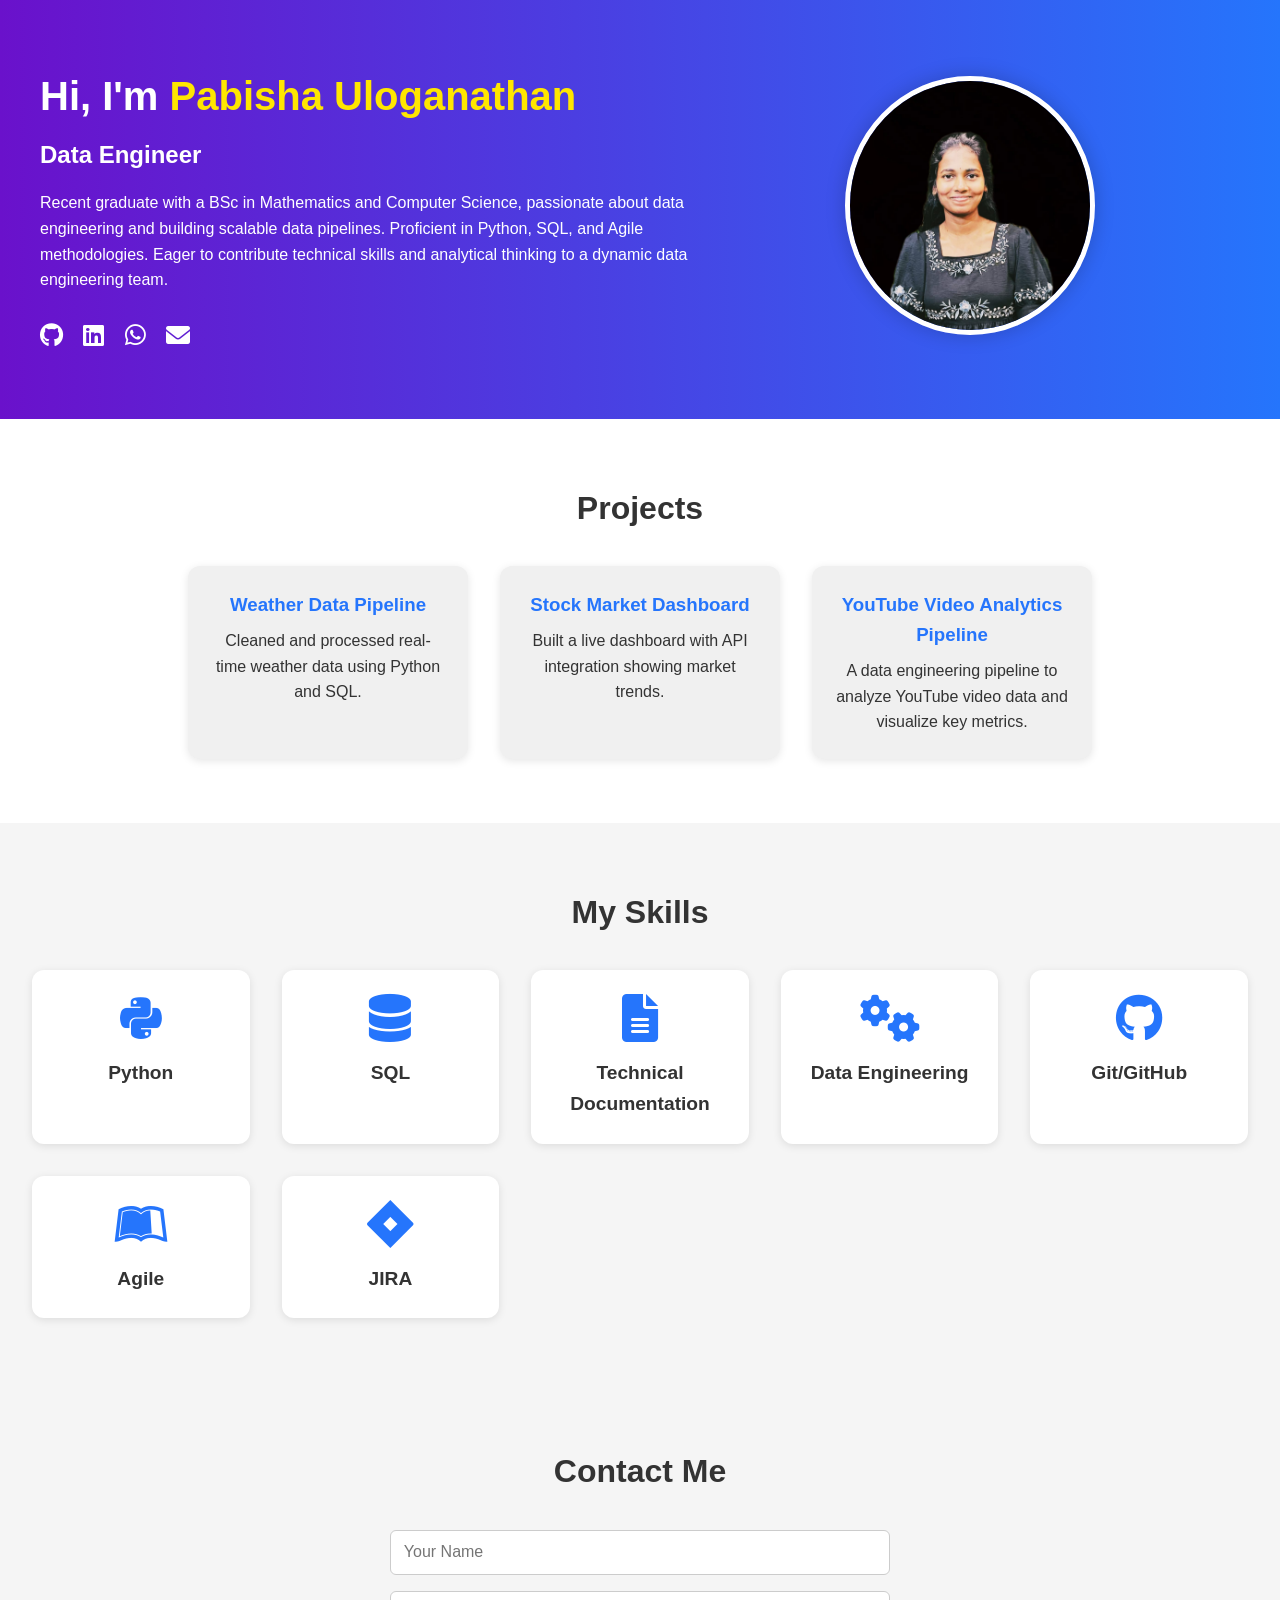
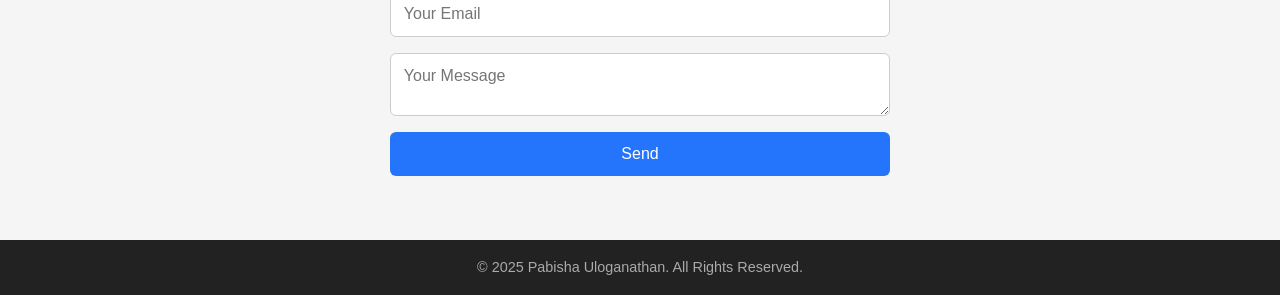
==== index.html @ ee9fa1ad "my first commit" ====
<!DOCTYPE html>
<html lang="en">
<head>
  <meta charset="UTF-8">
  <meta name="viewport" content="width=device-width, initial-scale=1.0">
  <title>Pabisha Uloganathan | Data Engineer</title>
  <link rel="stylesheet" href="https://cdnjs.cloudflare.com/ajax/libs/font-awesome/6.4.0/css/all.min.css">
  <link rel="stylesheet" href="style.css">
  <!-- Font Awesome CDN -->
<link rel="stylesheet" href="https://cdnjs.cloudflare.com/ajax/libs/font-awesome/6.0.0-beta3/css/all.min.css" />

</head>
<body>

  <!-- Hero Section -->
  <header id="hero">
    <div class="container">
      <div class="hero-text">
        <h1>Hi, I'm <span>Pabisha Uloganathan</span></h1>
        <h2>Data Engineer</h2>
        <p>Recent graduate with a BSc in Mathematics and Computer Science, passionate about data engineering and building scalable data pipelines. Proficient in Python, SQL, and Agile methodologies. Eager to contribute technical skills and analytical thinking to a dynamic data engineering team.</p>
        <div class="social-icons">
          <a href="https://github.com/pabisha2001" target="_blank"><i class="fab fa-github"></i></a>
          <a href="https://www.linkedin.com/in/pabisha-uloganathan" target="_blank"><i class="fab fa-linkedin"></i></a>
          <a href="https://wa.me/94713520799" target="_blank"><i class="fab fa-whatsapp"></i></a>
          <a href="mailto:uloganathanpabisha@gmail.com"><i class="fas fa-envelope"></i></a>
        </div>
      </div>
      <div class="hero-img">
        <img src="pabisha.jpeg" alt="Pabisha Uloganathan">
      </div>
    </div>
  </header>

  <!-- Projects Section -->
  <section id="projects">
    <h2>Projects</h2>
    <div class="project-list">
      <div class="project-card">
        <h3><a href="https://github.com/pabisha2001/weather-data-collector" target="_blank">Weather Data Pipeline</a></h3>
        <p>Cleaned and processed real-time weather data using Python and SQL.</p>
      </div>
      <div class="project-card">
        <h3><a href="https://github.com/pabisha2001/Stock_Market_Dashboard" target="_blank">Stock Market Dashboard</a></h3>
        <p>Built a live dashboard with API integration showing market trends.</p>
      </div>
      <div class="project-card">
        <h3><a href="https://github.com/pabisha2001/Youtube-Video-Analytic-Pipeline" target="_blank">YouTube Video Analytics Pipeline</a></h3>
        <p>A data engineering pipeline to analyze YouTube video data and visualize key metrics.</p>
      </div>
    </div>
  </section>

  <!-- Skills Section -->
<section id="skills">
  <h2>My Skills</h2>
  <div class="skills-container">
    <div class="skill">
      <i class="fab fa-python"></i>
      <h3>Python</h3>
      <p class="description">I use Python for data analysis, machine learning, and automation tasks.</p>
    </div>
    <div class="skill">
      <i class="fas fa-database"></i>
      <h3>SQL</h3>
      <p class="description">Experienced in using SQL for database management and data querying.</p>
    </div>
    <div class="skill">
      <i class="fas fa-file-alt"></i> <!-- Icon for documentation -->
      <h3>Technical Documentation</h3>
      <p class="description">Proficient in creating clear, structured technical documentation and user manuals.</p>
    </div>
    <div class="skill">
      <i class="fas fa-cogs"></i>
      <h3>Data Engineering</h3>
      <p class="description">Skilled in building and optimizing data pipelines and ETL processes.</p>
    </div>
    <div class="skill">
      <i class="fab fa-github"></i>
      <h3>Git/GitHub</h3>
      <p class="description">Used Git for version control and GitHub for collaboration on various projects.</p>
    </div>
    <div class="skill">
      <i class="fab fa-leanpub"></i>
      <h3>Agile</h3>
      <p class="description">Knowledge of Agile methodologies for iterative development and project management.</p>
    </div>
    <div class="skill">
      <i class="fab fa-jira"></i>
      <h3>JIRA</h3>
      <p class="description">Familiar with JIRA for project tracking, managing tasks, and sprint planning.</p>
    </div>
  </div>
</section>



  <!-- Contact Section -->
  <section id="contact">
    <h2>Contact Me</h2>
    <form class="contact-form" action="https://formspree.io/f/xgvajnze" method="POST">
      <input type="text" name="name" placeholder="Your Name" required>
      <input type="email" name="email" placeholder="Your Email" required>
      <textarea name="message" placeholder="Your Message" required></textarea>
      <button type="submit">Send</button>
    </form>
  </section>

  <footer>
    <p>&copy; 2025 Pabisha Uloganathan. All Rights Reserved.</p>
  </footer>
  <script src="script.js"></script>

</body>
</html>
---- style.css ----
/* Reset and Base */
* {
  margin: 0;
  padding: 0;
  box-sizing: border-box;
  font-family: 'Segoe UI', Tahoma, Geneva, Verdana, sans-serif;
}
body {
  background: #f9f9f9;
  color: #333;
  line-height: 1.6;
}
a {
  text-decoration: none;
  color: inherit;
}

/* Hero Section */
#hero {
  background: linear-gradient(to right, #6a11cb, #2575fc);
  color: white;
  padding: 4rem 2rem;
  display: flex;
  justify-content: center;
  align-items: center;
}
#hero .container {
  display: flex;
  flex-wrap: wrap;
  justify-content: space-between;
  align-items: center;
  max-width: 1200px;
  width: 100%;
}
.hero-text {
  flex: 1 1 50%;
}
.hero-text h1 {
  font-size: 2.5rem;
  margin-bottom: 0.5rem;
}
.hero-text h1 span {
  color: #ffe600;
}
.hero-text h2 {
  font-size: 1.5rem;
  margin-bottom: 1rem;
}
.hero-text p {
  margin-bottom: 1.5rem;
}
.social-icons a {
  font-size: 1.5rem;
  margin-right: 1rem;
  color: white;
  transition: color 0.3s ease;
}
.social-icons a:hover {
  color: #ffe600;
}
.hero-img {
  flex: 1 1 40%;
  text-align: center;
}
.hero-img img {
  max-width: 250px;
  width: 100%;
  border-radius: 50%;
  border: 5px solid white;
  box-shadow: 0 0 20px rgba(0,0,0,0.2);
}

/* Projects Section */
#projects {
  padding: 4rem 2rem;
  background: #ffffff;
  text-align: center;
}
#projects h2 {
  font-size: 2rem;
  margin-bottom: 2rem;
  color: #333;
}
.project-list {
  display: flex;
  flex-wrap: wrap;
  justify-content: center;
  gap: 2rem;
}
.project-card {
  background: #f0f0f0;
  padding: 1.5rem;
  border-radius: 12px;
  box-shadow: 0 2px 8px rgba(0,0,0,0.1);
  width: 280px;
  transition: transform 0.3s ease;
}
.project-card:hover {
  transform: translateY(-5px);
}
.project-card h3 {
  color: #2575fc;
  margin-bottom: 0.5rem;
}

/* Contact Section */
#contact {
  background: #f5f5f5;
  padding: 4rem 2rem;
  text-align: center;
}
#contact h2 {
  font-size: 2rem;
  margin-bottom: 2rem;
}
.contact-form {
  max-width: 500px;
  margin: 0 auto;
  display: flex;
  flex-direction: column;
  gap: 1rem;
}
.contact-form input,
.contact-form textarea {
  padding: 0.8rem;
  border: 1px solid #ccc;
  border-radius: 6px;
  font-size: 1rem;
  resize: vertical;
}
.contact-form button {
  background: #2575fc;
  color: white;
  padding: 0.8rem;
  border: none;
  border-radius: 6px;
  font-size: 1rem;
  cursor: pointer;
  transition: background 0.3s ease;
}
.contact-form button:hover {
  background: #6a11cb;
}

/* Footer */
footer {
  background: #222;
  color: #aaa;
  text-align: center;
  padding: 1rem;
  font-size: 0.9rem;
}

/* Responsive */
@media (max-width: 768px) {
  #hero .container {
    flex-direction: column;
    text-align: center;
  }
  .hero-text, .hero-img {
    flex: 1 1 100%;
  }
  .project-list {
    flex-direction: column;
    align-items: center;
  }
}

/* Scroll animation */
section {
  opacity: 0;
  transition: opacity 1s ease-in-out;
}

section.in-view {
  opacity: 1;
}

/* Skills Section */
#skills {
  padding: 4rem 2rem;
  text-align: center;
  background: #f5f5f5;
}

#skills h2 {
  font-size: 2rem;
  margin-bottom: 2rem;
  color: #333;
}

.skills-container {
  display: grid;
  grid-template-columns: repeat(auto-fill, minmax(200px, 1fr));
  gap: 2rem;
}

.skill {
  background: #fff;
  padding: 1.5rem;
  border-radius: 12px;
  box-shadow: 0 2px 8px rgba(0, 0, 0, 0.1);
  text-align: center;
}

.skill i {
  font-size: 3rem;
  color: #2575fc;
  margin-bottom: 1rem;
  transition: color 0.3s ease;
}

.skill h3 {
  color: #333;
  font-size: 1.2rem;
}

.skill .description {
  color: #666;
  font-size: 1rem;
  margin-top: 0.5rem;
  line-height: 1.5;
  display: none; /* Initially hide the description */
}

.skill:hover i {
  color: #6a11cb;
}

.skill:hover .description {
  display: block; /* Show description when the skill is hovered */
}
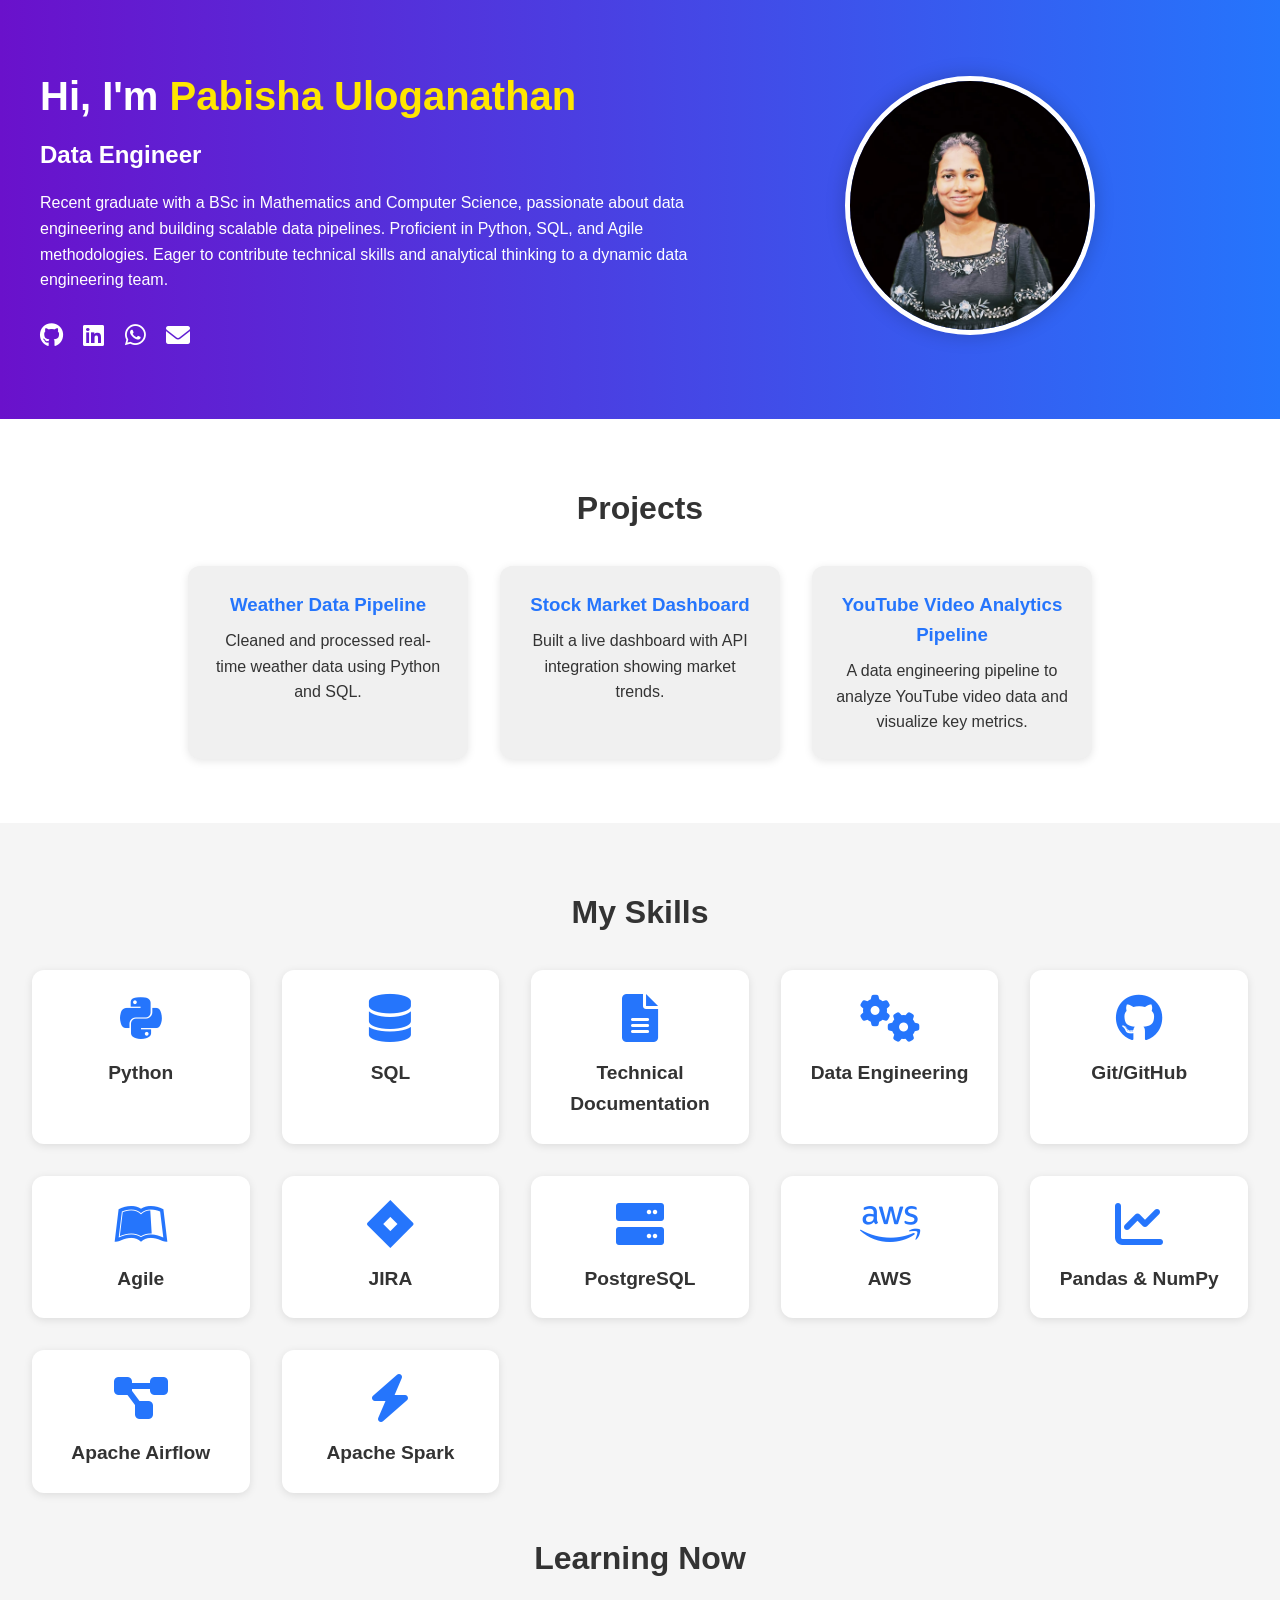
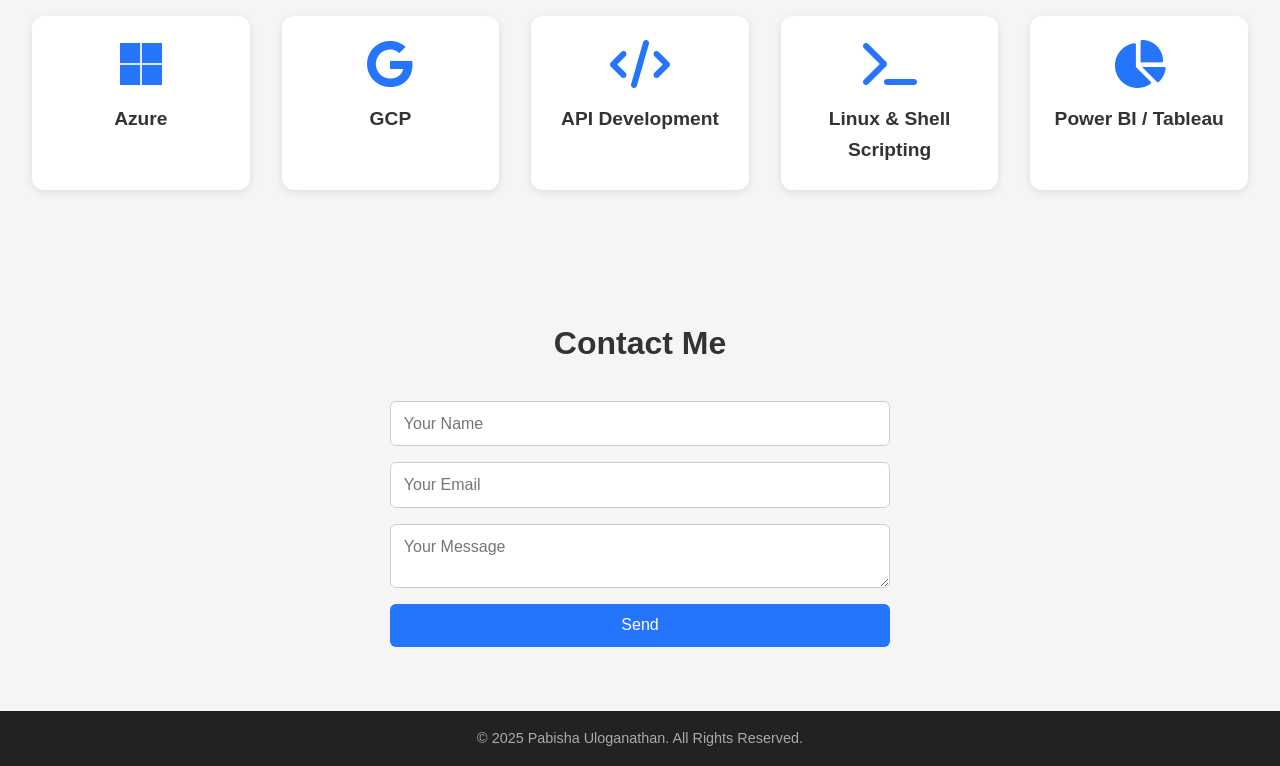
==== commit 6b112b2c: "my first commit" ====
--- a/index.html
+++ b/index.html
@@ -90,6 +90,61 @@
       <h3>JIRA</h3>
       <p class="description">Familiar with JIRA for project tracking, managing tasks, and sprint planning.</p>
     </div>
+    <div class="skill">
+      <i class="fas fa-server"></i>
+      <h3>PostgreSQL</h3>
+      <p class="description">Skilled in working with PostgreSQL databases for complex queries and optimization.</p>
+    </div>
+    <div class="skill">
+      <i class="fab fa-aws"></i>
+      <h3>AWS</h3>
+      <p class="description">Knowledge of AWS services for cloud data storage, computing, and deployments.</p>
+    </div>
+    <div class="skill">
+      <i class="fas fa-chart-line"></i>
+      <h3>Pandas & NumPy</h3>
+      <p class="description">Powerful data manipulation and numerical computing libraries in Python.</p>
+    </div>
+    <div class="skill">
+      <i class="fas fa-project-diagram"></i>
+      <h3>Apache Airflow</h3>
+      <p class="description">Used for orchestrating and scheduling complex workflows and pipelines.</p>
+    </div>
+    <div class="skill">
+      <i class="fas fa-bolt"></i>
+      <h3>Apache Spark</h3>
+      <p class="description">Experience with big data processing and distributed computing using Spark.</p>
+    </div>
+  </div>
+
+  <h2 style="margin-top: 40px;">Learning Now</h2>
+  <div class="skills-container">
+    <div class="skill">
+      <i class="fab fa-microsoft"></i>
+      <h3>Azure</h3>
+      <p class="description">Learning cloud services and solutions with Microsoft Azure.</p>
+    </div>
+    <div class="skill">
+      <i class="fab fa-google"></i>
+      <h3>GCP</h3>
+      <p class="description">Exploring Google Cloud Platform for data engineering and cloud computing.</p>
+    </div>
+    <div class="skill">
+      <i class="fas fa-code"></i>
+      <h3>API Development</h3>
+      <p class="description">Practicing REST API development using FastAPI and Flask frameworks.</p>
+    </div>
+    <div class="skill">
+      <i class="fas fa-terminal"></i>
+      <h3>Linux & Shell Scripting</h3>
+      <p class="description">Mastering Linux commands and scripting to automate system tasks.</p>
+    </div>
+    <div class="skill">
+      <i class="fas fa-chart-pie"></i>
+      <h3>Power BI / Tableau</h3>
+      <p class="description">Learning to build beautiful, interactive dashboards and reports.</p>
+    </div>
+  </div>
   </div>
 </section>
 
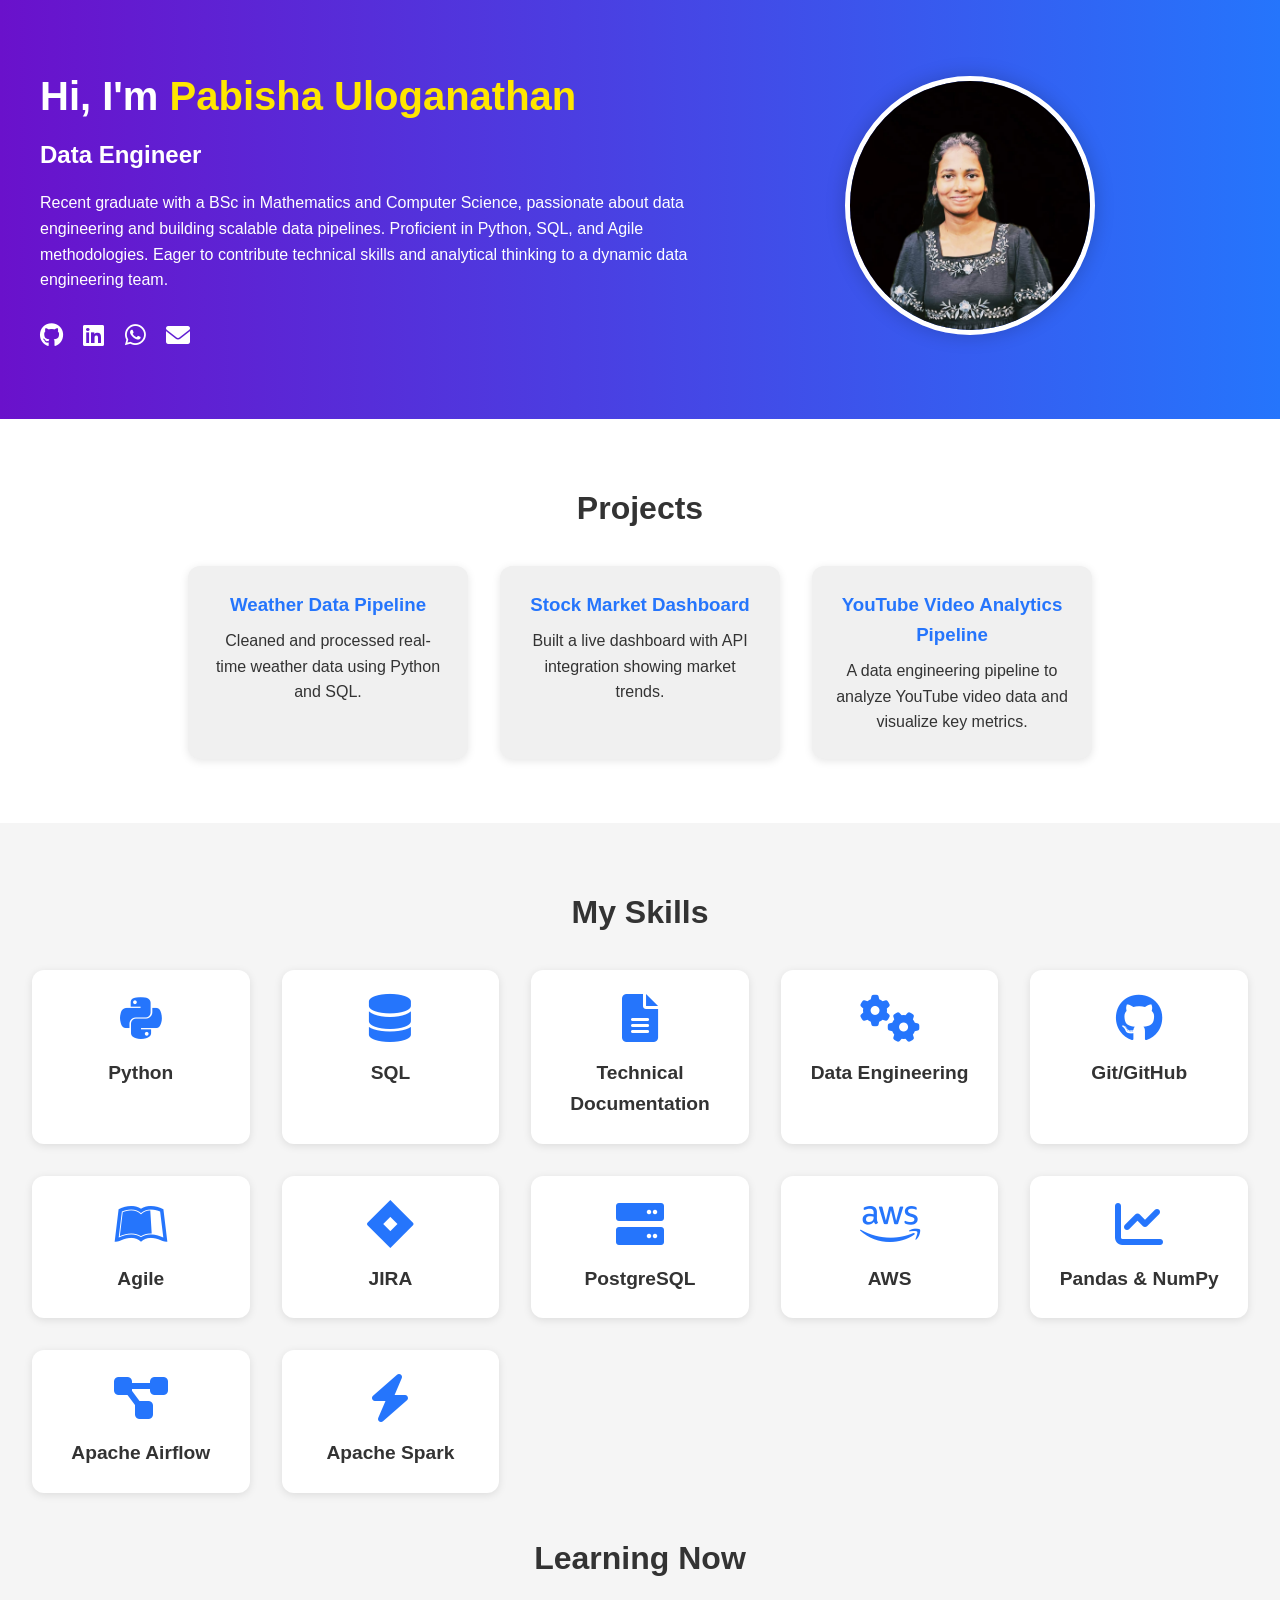
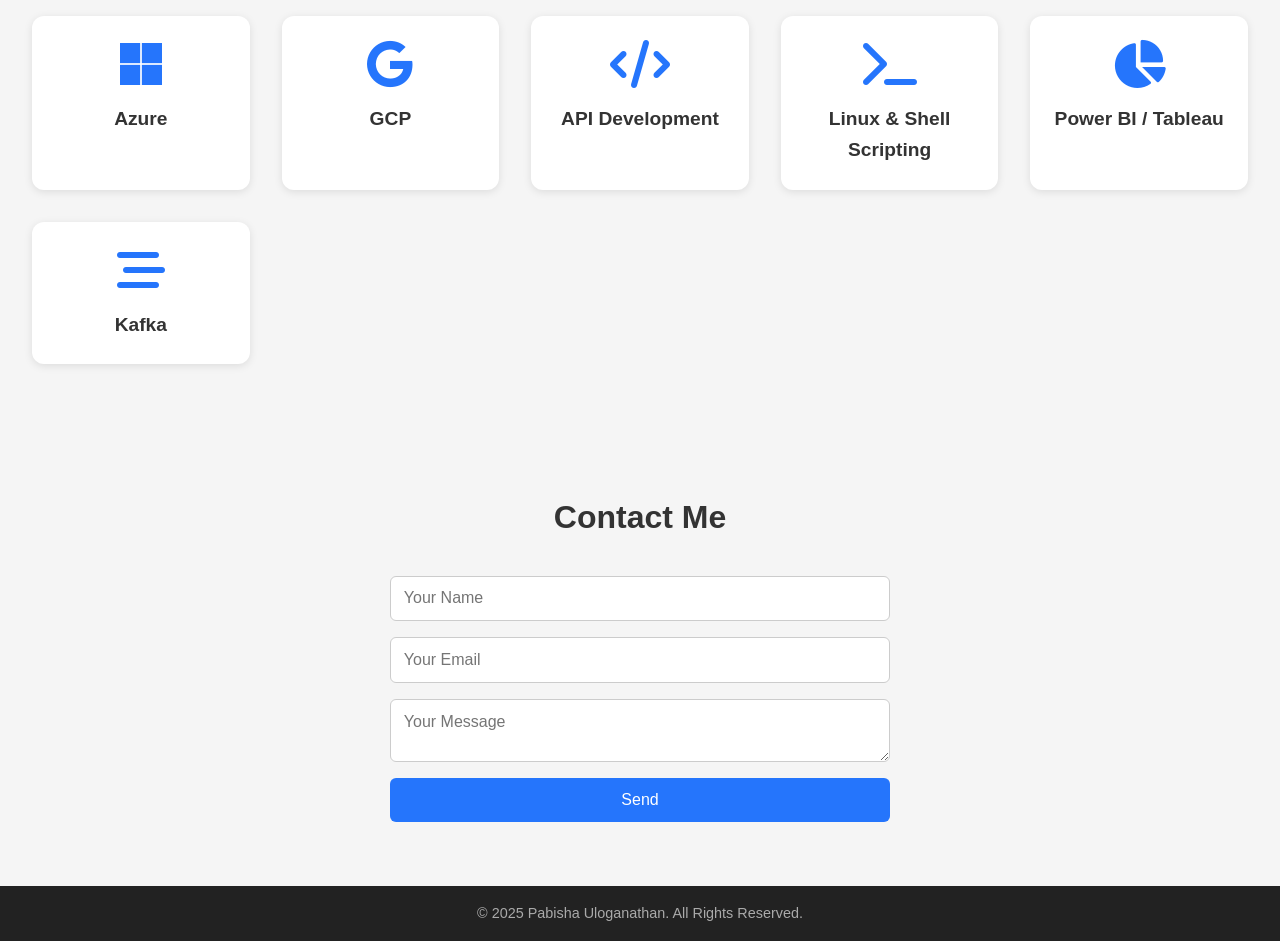
==== commit cc8d6785: "my first commit" ====
--- a/index.html
+++ b/index.html
@@ -144,6 +144,11 @@
       <h3>Power BI / Tableau</h3>
       <p class="description">Learning to build beautiful, interactive dashboards and reports.</p>
     </div>
+    <div class="skill">
+      <i class="fas fa-stream"></i>
+      <h3>Kafka</h3>
+      <p class="description">Exploring real-time data streaming and messaging using Apache Kafka.</p>
+    </div>
   </div>
   </div>
 </section>
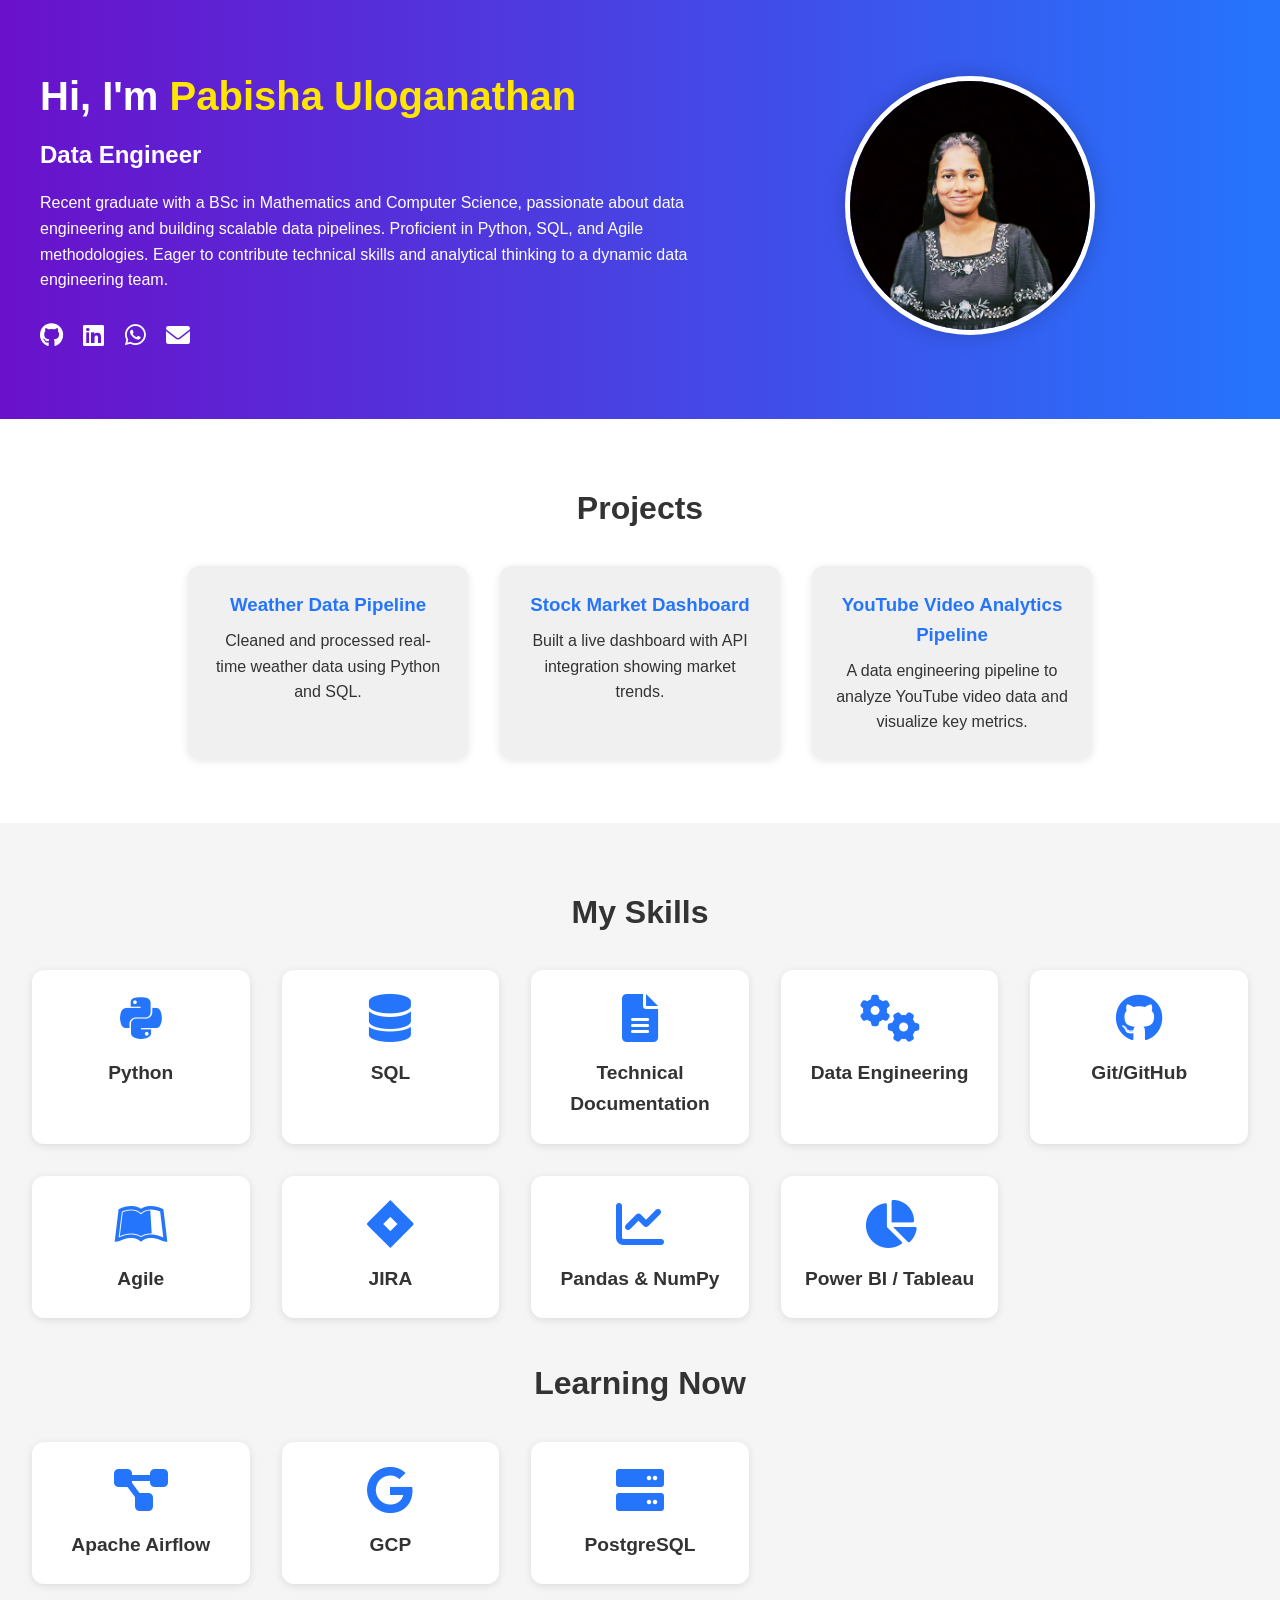
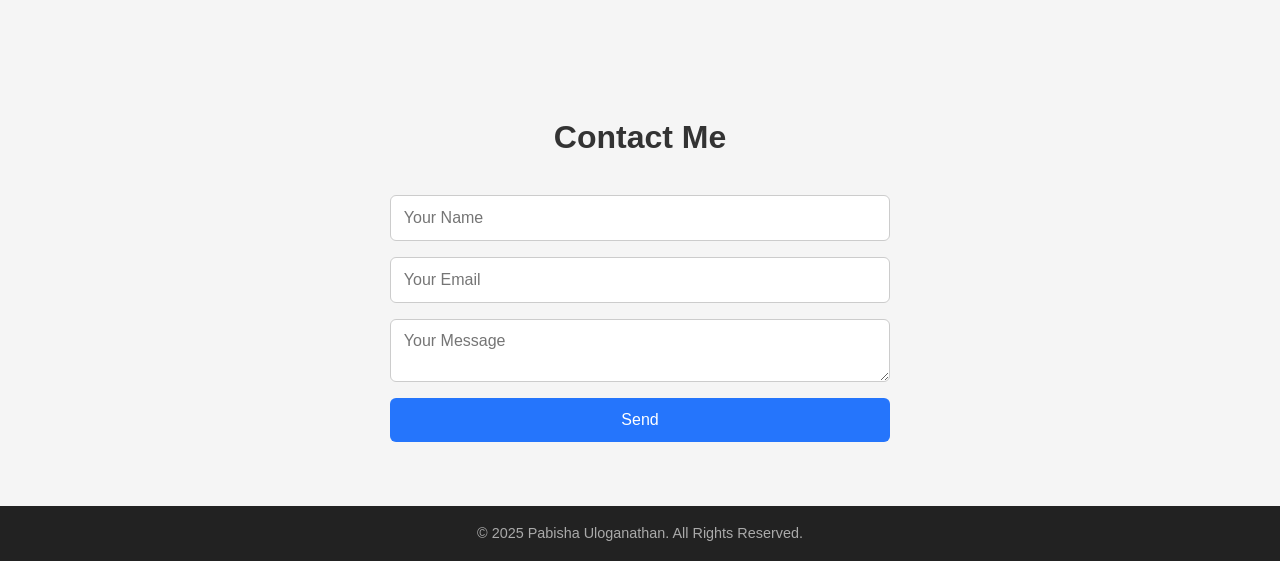
==== commit 0f205645: "my first commit" ====
--- a/index.html
+++ b/index.html
@@ -91,38 +91,23 @@
       <p class="description">Familiar with JIRA for project tracking, managing tasks, and sprint planning.</p>
     </div>
     <div class="skill">
-      <i class="fas fa-server"></i>
-      <h3>PostgreSQL</h3>
-      <p class="description">Skilled in working with PostgreSQL databases for complex queries and optimization.</p>
-    </div>
-    <div class="skill">
-      <i class="fab fa-aws"></i>
-      <h3>AWS</h3>
-      <p class="description">Knowledge of AWS services for cloud data storage, computing, and deployments.</p>
-    </div>
-    <div class="skill">
       <i class="fas fa-chart-line"></i>
       <h3>Pandas & NumPy</h3>
       <p class="description">Powerful data manipulation and numerical computing libraries in Python.</p>
     </div>
     <div class="skill">
-      <i class="fas fa-project-diagram"></i>
-      <h3>Apache Airflow</h3>
-      <p class="description">Used for orchestrating and scheduling complex workflows and pipelines.</p>
+      <i class="fas fa-chart-pie"></i>
+      <h3>Power BI / Tableau</h3>
+      <p class="description">Learning to build beautiful, interactive dashboards and reports.</p>
     </div>
-    <div class="skill">
-      <i class="fas fa-bolt"></i>
-      <h3>Apache Spark</h3>
-      <p class="description">Experience with big data processing and distributed computing using Spark.</p>
     </div>
-  </div>
 
   <h2 style="margin-top: 40px;">Learning Now</h2>
   <div class="skills-container">
     <div class="skill">
-      <i class="fab fa-microsoft"></i>
-      <h3>Azure</h3>
-      <p class="description">Learning cloud services and solutions with Microsoft Azure.</p>
+      <i class="fas fa-project-diagram"></i>
+      <h3>Apache Airflow</h3>
+      <p class="description">Used for orchestrating and scheduling complex workflows and pipelines.</p>
     </div>
     <div class="skill">
       <i class="fab fa-google"></i>
@@ -130,26 +115,11 @@
       <p class="description">Exploring Google Cloud Platform for data engineering and cloud computing.</p>
     </div>
     <div class="skill">
-      <i class="fas fa-code"></i>
-      <h3>API Development</h3>
-      <p class="description">Practicing REST API development using FastAPI and Flask frameworks.</p>
+      <i class="fas fa-server"></i>
+      <h3>PostgreSQL</h3>
+      <p class="description">Skilled in working with PostgreSQL databases for complex queries and optimization.</p>
     </div>
-    <div class="skill">
-      <i class="fas fa-terminal"></i>
-      <h3>Linux & Shell Scripting</h3>
-      <p class="description">Mastering Linux commands and scripting to automate system tasks.</p>
     </div>
-    <div class="skill">
-      <i class="fas fa-chart-pie"></i>
-      <h3>Power BI / Tableau</h3>
-      <p class="description">Learning to build beautiful, interactive dashboards and reports.</p>
-    </div>
-    <div class="skill">
-      <i class="fas fa-stream"></i>
-      <h3>Kafka</h3>
-      <p class="description">Exploring real-time data streaming and messaging using Apache Kafka.</p>
-    </div>
-  </div>
   </div>
 </section>
 
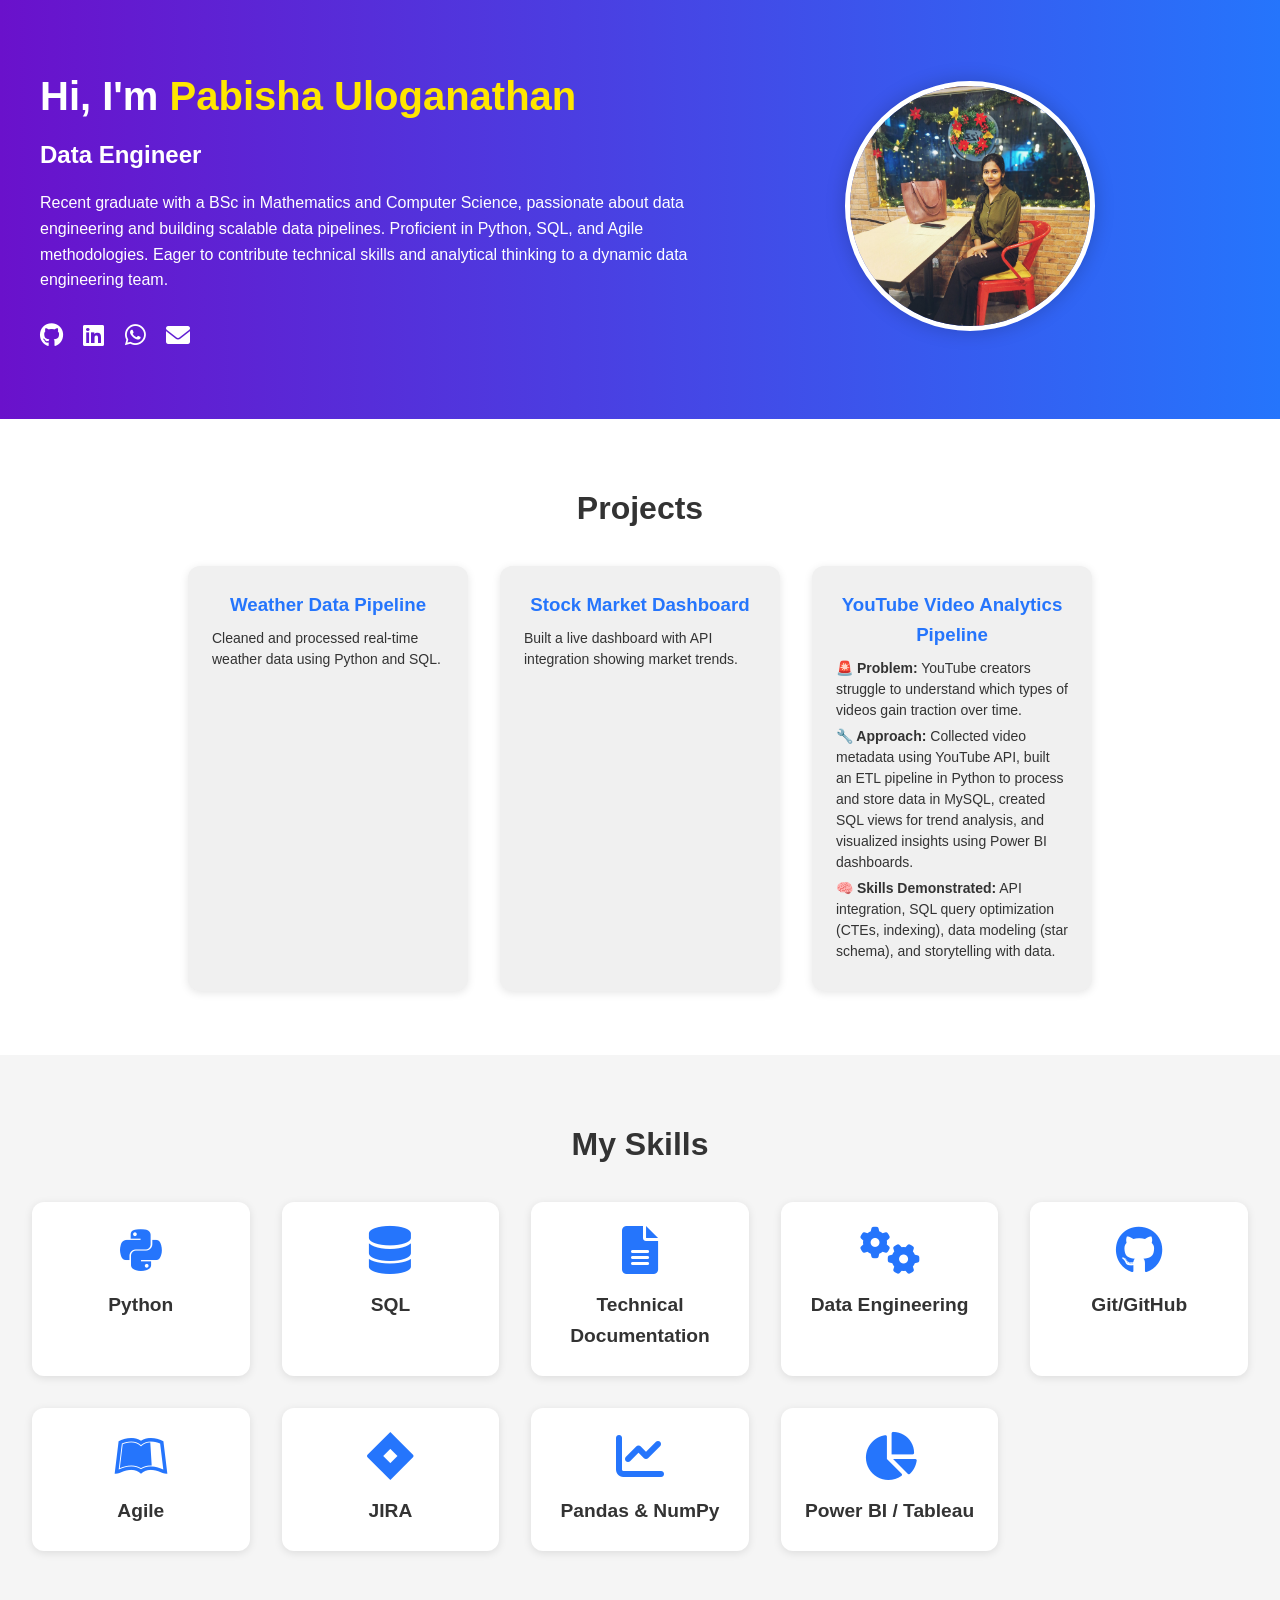
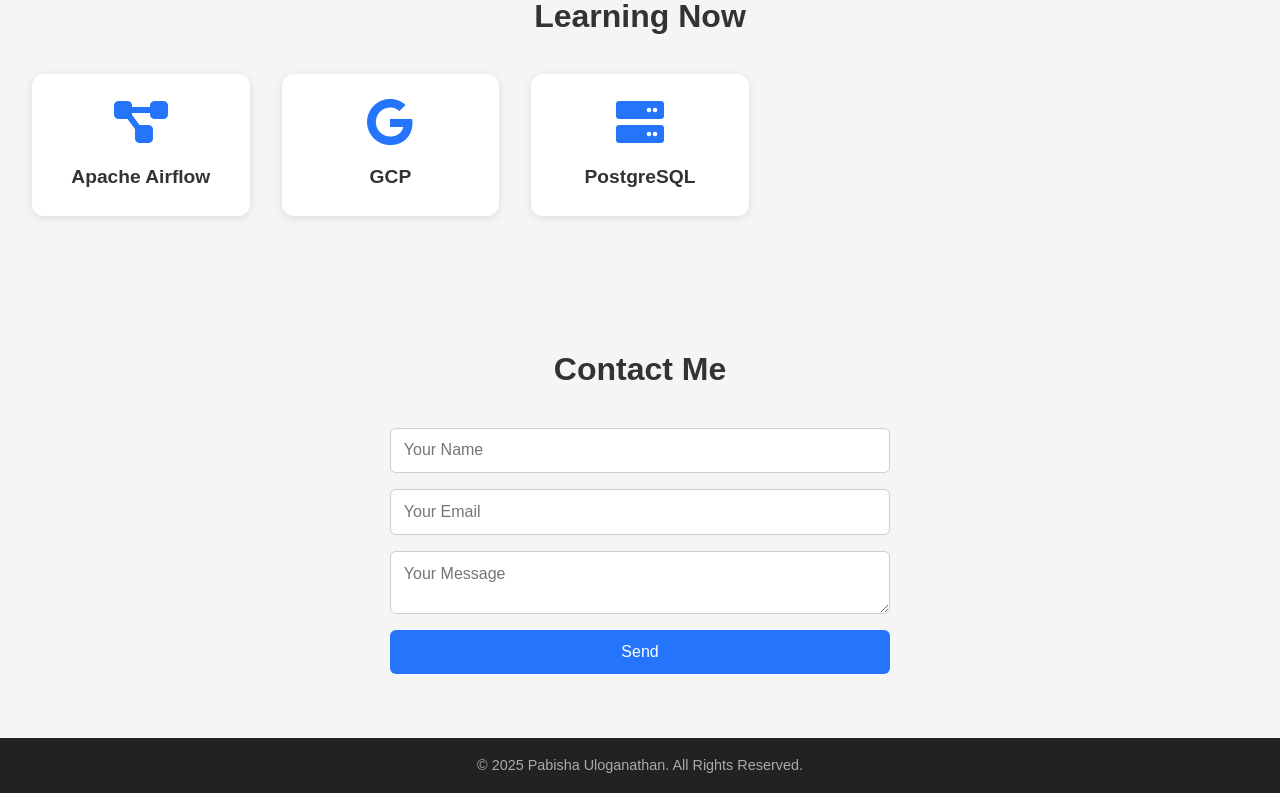
==== commit 44b7ec03: "my first commit" ====
--- a/index.html
+++ b/index.html
@@ -46,8 +46,10 @@
       </div>
       <div class="project-card">
         <h3><a href="https://github.com/pabisha2001/Youtube-Video-Analytic-Pipeline" target="_blank">YouTube Video Analytics Pipeline</a></h3>
-        <p>A data engineering pipeline to analyze YouTube video data and visualize key metrics.</p>
-      </div>
+        <p><strong>🚨 Problem:</strong> YouTube creators struggle to understand which types of videos gain traction over time.</p>
+  <p><strong>🔧 Approach:</strong> Collected video metadata using YouTube API, built an ETL pipeline in Python to process and store data in MySQL, created SQL views for trend analysis, and visualized insights using Power BI dashboards.</p>
+  <p><strong>🧠 Skills Demonstrated:</strong> API integration, SQL query optimization (CTEs, indexing), data modeling (star schema), and storytelling with data.</p>
+</div>
     </div>
   </section>
 
--- a/style.css
+++ b/style.css
@@ -230,3 +230,10 @@
 .skill:hover .description {
   display: block; /* Show description when the skill is hovered */
 }
+
+.project-card p {
+  text-align: left;
+  margin: 5px 0;
+  font-size: 14px;
+  line-height: 1.5;
+}
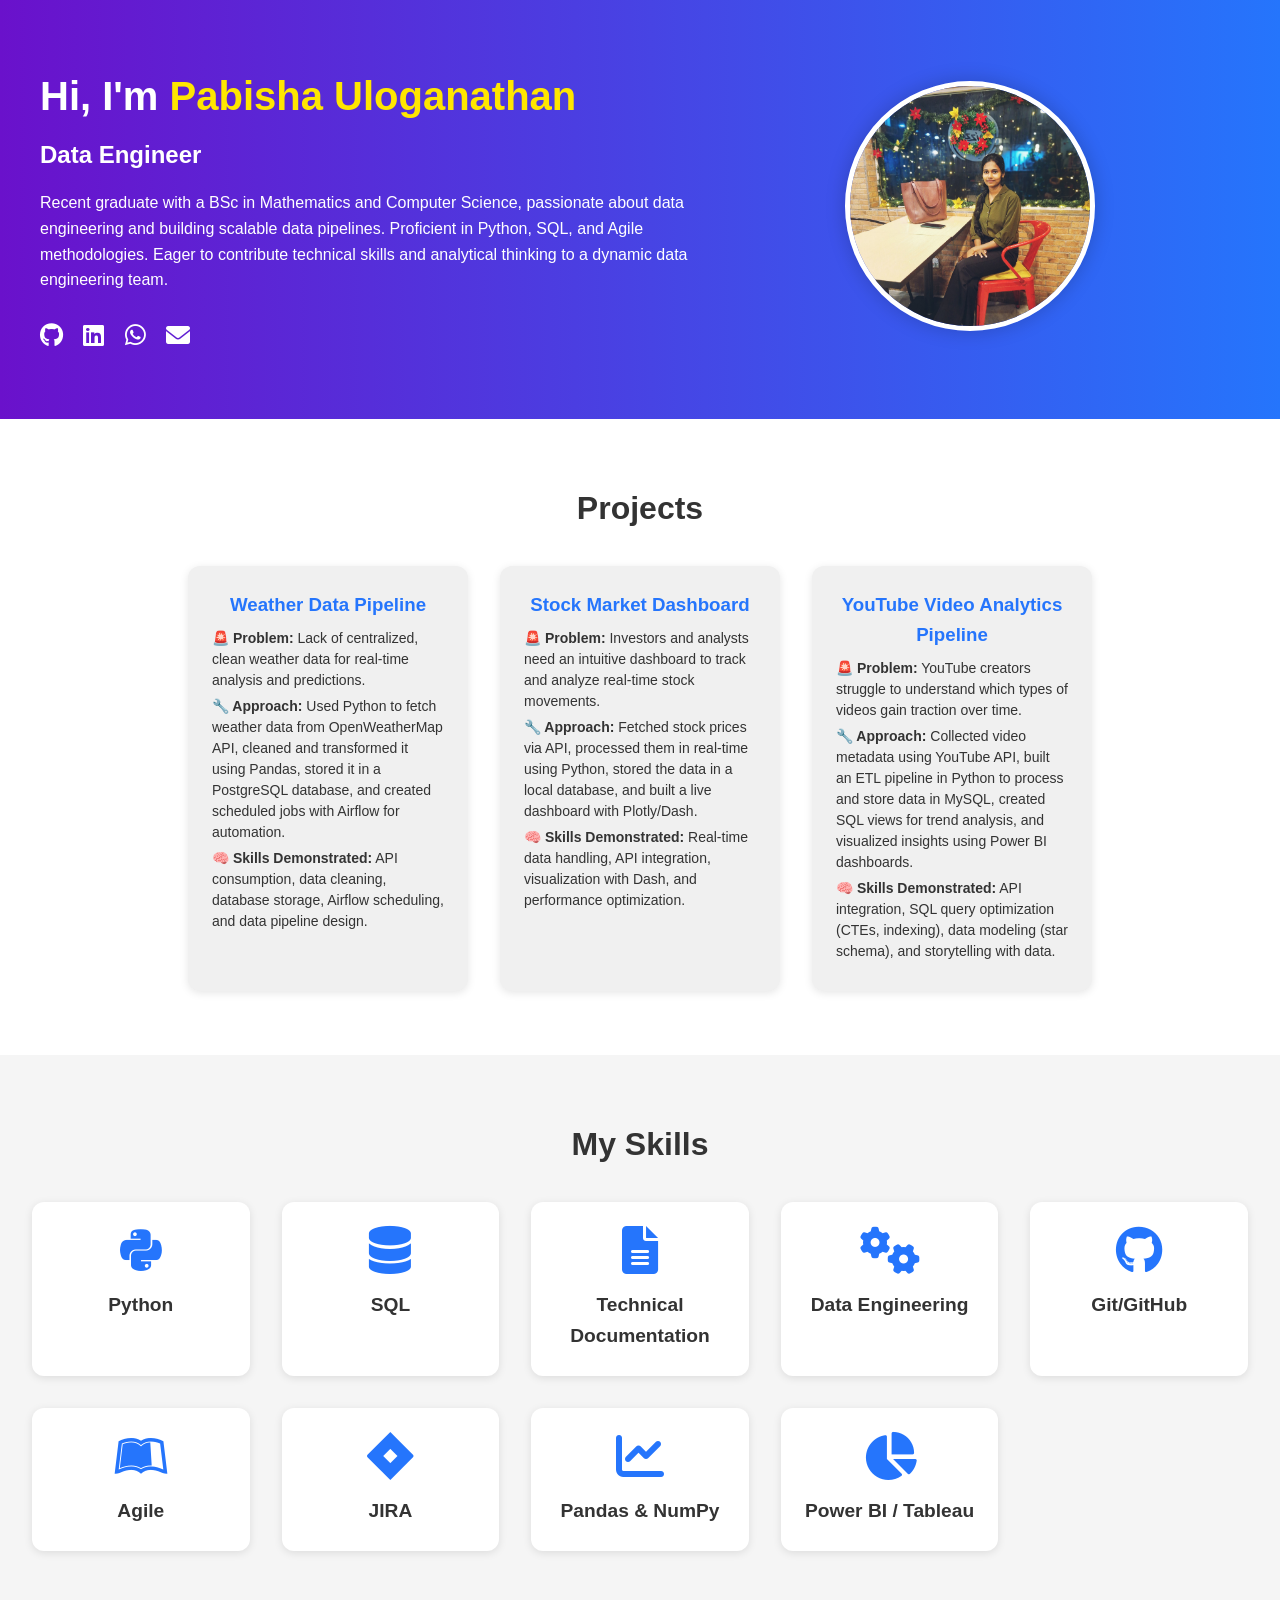
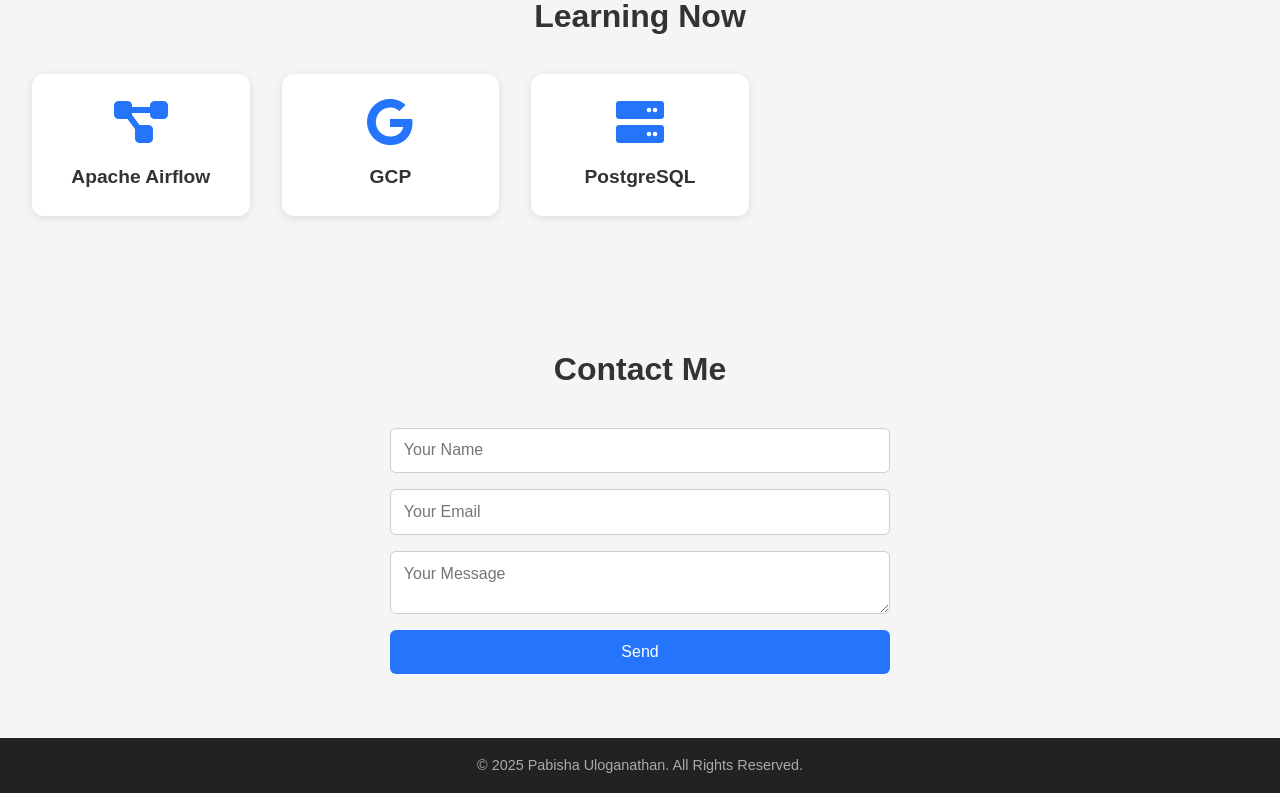
==== commit b22457ec: "my first commit" ====
--- a/index.html
+++ b/index.html
@@ -38,12 +38,16 @@
     <div class="project-list">
       <div class="project-card">
         <h3><a href="https://github.com/pabisha2001/weather-data-collector" target="_blank">Weather Data Pipeline</a></h3>
-        <p>Cleaned and processed real-time weather data using Python and SQL.</p>
+        <p><strong>🚨 Problem:</strong> Lack of centralized, clean weather data for real-time analysis and predictions.</p>
+  <p><strong>🔧 Approach:</strong> Used Python to fetch weather data from OpenWeatherMap API, cleaned and transformed it using Pandas, stored it in a PostgreSQL database, and created scheduled jobs with Airflow for automation.</p>
+  <p><strong>🧠 Skills Demonstrated:</strong> API consumption, data cleaning, database storage, Airflow scheduling, and data pipeline design.</p>
       </div>
       <div class="project-card">
         <h3><a href="https://github.com/pabisha2001/Stock_Market_Dashboard" target="_blank">Stock Market Dashboard</a></h3>
-        <p>Built a live dashboard with API integration showing market trends.</p>
-      </div>
+        <p><strong>🚨 Problem:</strong> Investors and analysts need an intuitive dashboard to track and analyze real-time stock movements.</p>
+  <p><strong>🔧 Approach:</strong> Fetched stock prices via API, processed them in real-time using Python, stored the data in a local database, and built a live dashboard with Plotly/Dash.</p>
+  <p><strong>🧠 Skills Demonstrated:</strong> Real-time data handling, API integration, visualization with Dash, and performance optimization.</p>
+  </div>
       <div class="project-card">
         <h3><a href="https://github.com/pabisha2001/Youtube-Video-Analytic-Pipeline" target="_blank">YouTube Video Analytics Pipeline</a></h3>
         <p><strong>🚨 Problem:</strong> YouTube creators struggle to understand which types of videos gain traction over time.</p>
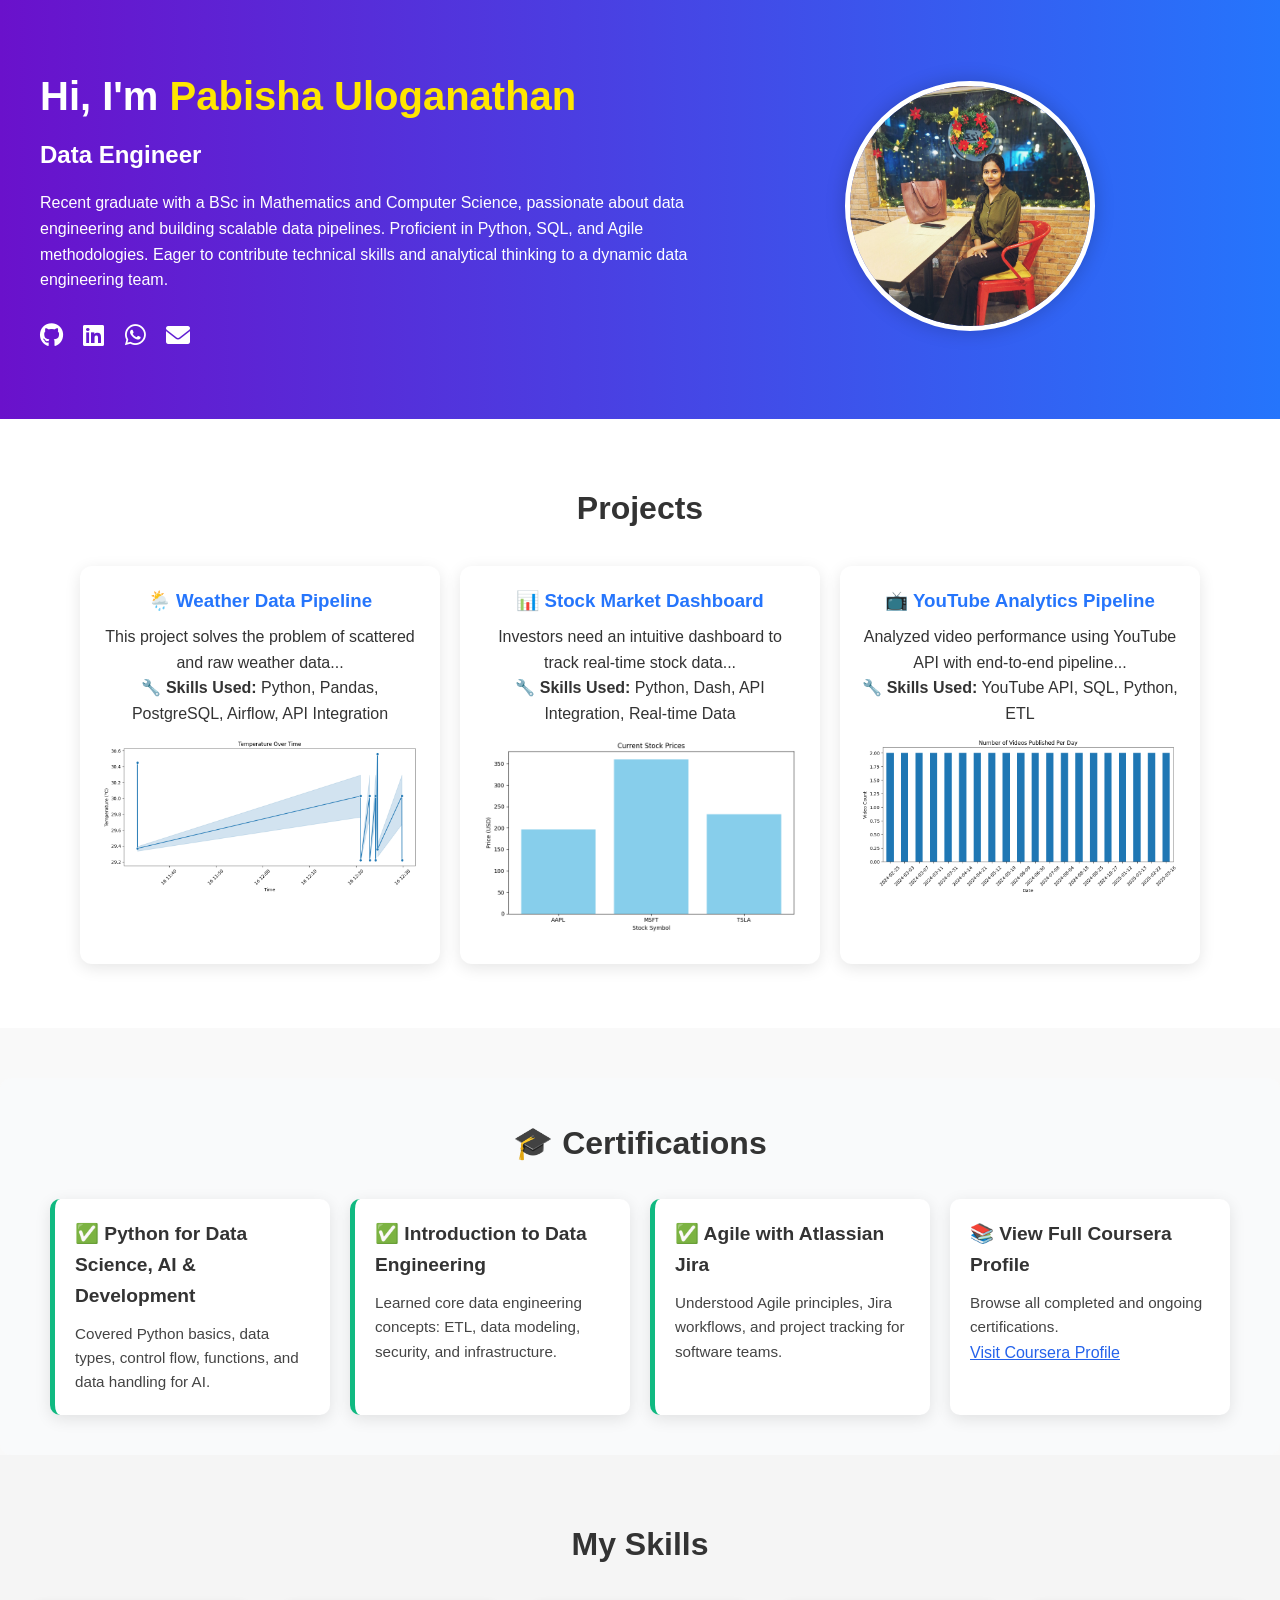
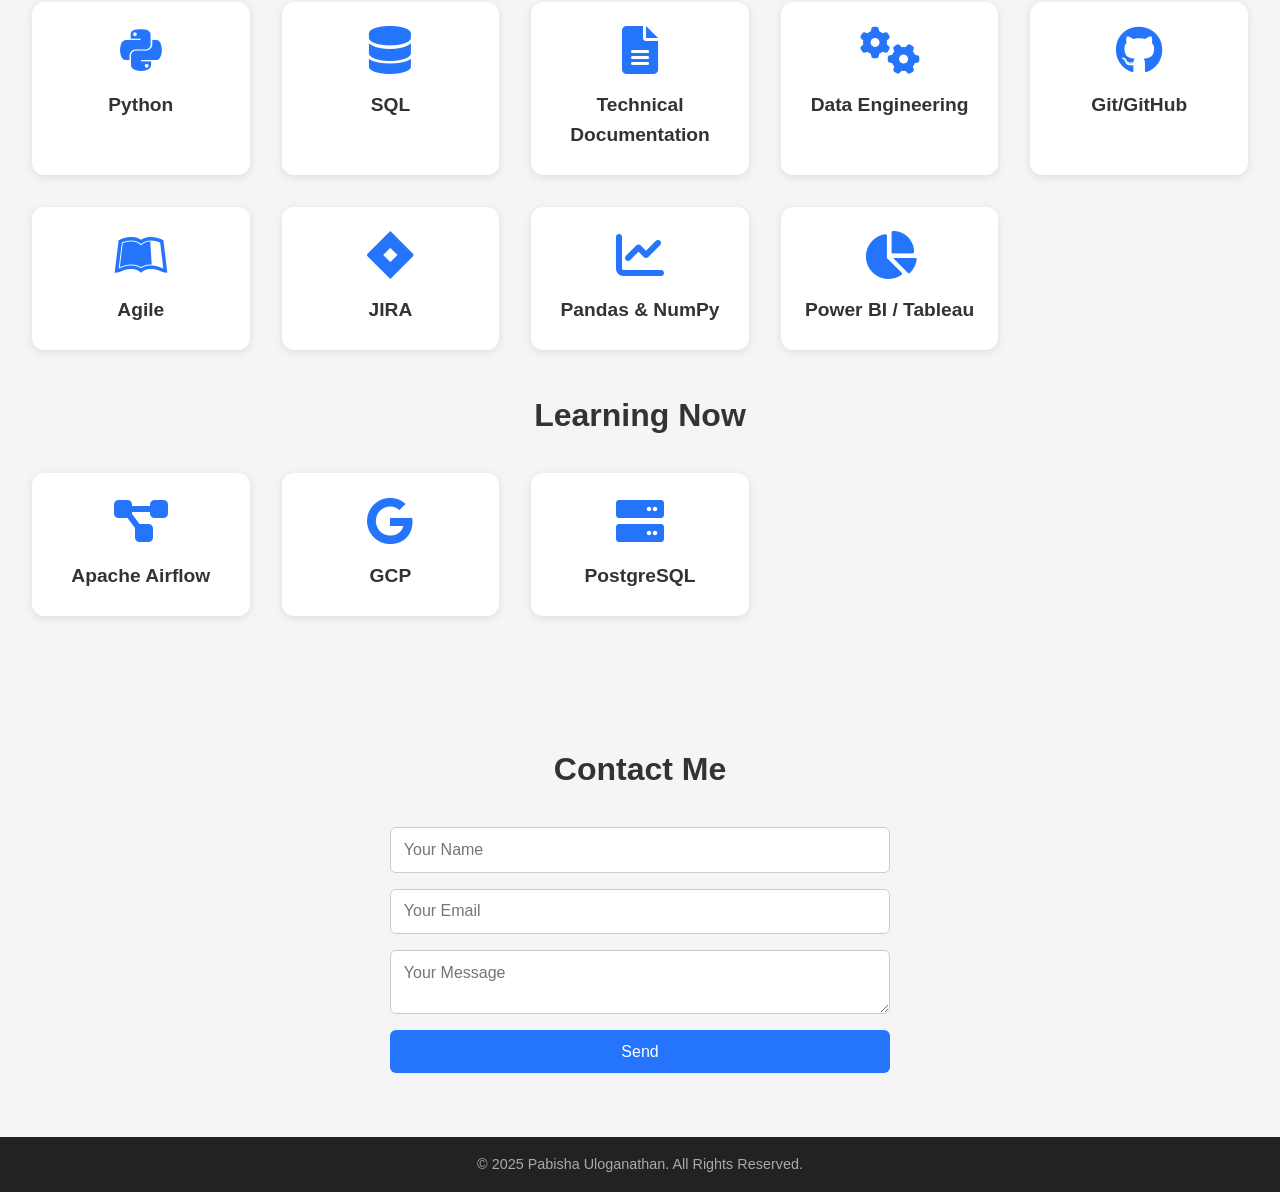
==== commit b07d5a64: "my first commit" ====
--- a/index.html
+++ b/index.html
@@ -32,30 +32,80 @@
     </div>
   </header>
 
-  <!-- Projects Section -->
   <section id="projects">
-    <h2>Projects</h2>
-    <div class="project-list">
+    <h2 class="section-title">Projects</h2>
+  
+    <div class="project-grid">
+      <!-- Project 1 -->
       <div class="project-card">
-        <h3><a href="https://github.com/pabisha2001/weather-data-collector" target="_blank">Weather Data Pipeline</a></h3>
-        <p><strong>🚨 Problem:</strong> Lack of centralized, clean weather data for real-time analysis and predictions.</p>
-  <p><strong>🔧 Approach:</strong> Used Python to fetch weather data from OpenWeatherMap API, cleaned and transformed it using Pandas, stored it in a PostgreSQL database, and created scheduled jobs with Airflow for automation.</p>
-  <p><strong>🧠 Skills Demonstrated:</strong> API consumption, data cleaning, database storage, Airflow scheduling, and data pipeline design.</p>
-      </div>
+        <h3>🌦️ Weather Data Pipeline</h3>
+        <p>This project solves the problem of scattered and raw weather data...</p>
+        <p><strong>🔧 Skills Used:</strong> Python, Pandas, PostgreSQL, Airflow, API Integration</p>
+        <img src="weather-pipeline.png" alt="Weather Pipeline" class="project-image" />
+      </div>
+  
+      <!-- Project 2 -->
       <div class="project-card">
-        <h3><a href="https://github.com/pabisha2001/Stock_Market_Dashboard" target="_blank">Stock Market Dashboard</a></h3>
-        <p><strong>🚨 Problem:</strong> Investors and analysts need an intuitive dashboard to track and analyze real-time stock movements.</p>
-  <p><strong>🔧 Approach:</strong> Fetched stock prices via API, processed them in real-time using Python, stored the data in a local database, and built a live dashboard with Plotly/Dash.</p>
-  <p><strong>🧠 Skills Demonstrated:</strong> Real-time data handling, API integration, visualization with Dash, and performance optimization.</p>
-  </div>
+        <h3>📊 Stock Market Dashboard</h3>
+        <p>Investors need an intuitive dashboard to track real-time stock data...</p>
+        <p><strong>🔧 Skills Used:</strong> Python, Dash, API Integration, Real-time Data</p>
+        <img src="stock-dashboard.png" alt="Stock Dashboard" class="project-image" />
+      </div>
+  
+      <!-- Project 3 -->
       <div class="project-card">
-        <h3><a href="https://github.com/pabisha2001/Youtube-Video-Analytic-Pipeline" target="_blank">YouTube Video Analytics Pipeline</a></h3>
-        <p><strong>🚨 Problem:</strong> YouTube creators struggle to understand which types of videos gain traction over time.</p>
-  <p><strong>🔧 Approach:</strong> Collected video metadata using YouTube API, built an ETL pipeline in Python to process and store data in MySQL, created SQL views for trend analysis, and visualized insights using Power BI dashboards.</p>
-  <p><strong>🧠 Skills Demonstrated:</strong> API integration, SQL query optimization (CTEs, indexing), data modeling (star schema), and storytelling with data.</p>
-</div>
+        <h3>📺 YouTube Analytics Pipeline</h3>
+        <p>Analyzed video performance using YouTube API with end-to-end pipeline...</p>
+        <p><strong>🔧 Skills Used:</strong> YouTube API, SQL, Python, ETL</p>
+        <img src="youtube-analytics.png" alt="YouTube Analytics" class="project-image" />
+      </div>
     </div>
   </section>
+
+  <section id="certifications">
+    <h2>🎓 Certifications </h2>
+  
+    <div class="cert-grid">
+  
+      <!-- Python for Data Science -->
+      <div class="cert-card completed">
+        <h3>✅ Python for Data Science, AI & Development</h3>
+        <p>
+          Covered Python basics, data types, control flow, functions, and data handling for AI.
+        </p>
+       
+      </div>
+  
+      <!-- Intro to Data Engineering -->
+      <div class="cert-card completed">
+        <h3>✅ Introduction to Data Engineering</h3>
+        <p>
+          Learned core data engineering concepts: ETL, data modeling, security, and infrastructure.
+        </p>
+        
+      </div>
+  
+      <!-- Agile with Jira -->
+      <div class="cert-card completed">
+        <h3>✅ Agile with Atlassian Jira</h3>
+        <p>
+          Understood Agile principles, Jira workflows, and project tracking for software teams.
+        </p>
+
+      </div>
+  
+      <!-- Full Profile Link -->
+      <div class="cert-card">
+        <h3>📚 View Full Coursera Profile</h3>
+        <p>Browse all completed and ongoing certifications.</p>
+        <a href="https://www.coursera.org/user/d35643532e80def36069be27908accf4" target="_blank">Visit Coursera Profile</a>
+      </div>
+  
+    </div>
+  </section>
+  
+  
+  
 
   <!-- Skills Section -->
 <section id="skills">
--- a/style.css
+++ b/style.css
@@ -231,9 +231,95 @@
   display: block; /* Show description when the skill is hovered */
 }
 
-.project-card p {
+
+
+/* Project Grid Layout */
+.project-grid {
+  display: flex;
+  flex-wrap: wrap;
+  gap: 20px;
+  justify-content: center;
+  margin-top: 20px;
+}
+
+/* Project Card Styling */
+.project-card {
+  flex: 1 1 30%; /* 3 per row */
+  background-color: white;
+  padding: 20px;
+  border-radius: 12px;
+  box-shadow: 0 4px 16px rgba(0, 0, 0, 0.1);
+  max-width: 360px;
+  box-sizing: border-box;
+}
+
+/* Image Style */
+.project-image {
+  width: 100%;
+  height: auto;
+  border-radius: 8px;
+  margin-top: 10px;
+}
+
+@media (max-width: 768px) {
+  .project-card {
+    flex: 1 1 100%;
+  }
+}
+
+#certifications {
+  padding: 40px 20px;
+  background-color: #f9fafb;
+  text-align: center;
+  border-radius: 12px;
+  margin-top: 50px;
+}
+
+#certifications h2 {
+  font-size: 2rem;
+  margin-bottom: 30px;
+}
+
+.cert-grid {
+  display: flex;
+  flex-wrap: wrap;
+  justify-content: center;
+  gap: 20px;
+}
+
+.cert-card {
+  background: white;
+  border-radius: 10px;
+  padding: 20px;
+  width: 280px;
+  box-shadow: 0 4px 16px rgba(0, 0, 0, 0.1);
   text-align: left;
-  margin: 5px 0;
-  font-size: 14px;
-  line-height: 1.5;
-}
+  transition: transform 0.2s;
+}
+
+.cert-card:hover {
+  transform: translateY(-5px);
+}
+
+.cert-card h3 {
+  font-size: 1.2rem;
+  margin-bottom: 10px;
+}
+
+.cert-card p {
+  font-size: 0.95rem;
+  color: #444;
+}
+
+.cert-card a {
+  color: #2563eb;
+  text-decoration: underline;
+}
+
+.cert-card.completed {
+  border-left: 5px solid #10b981; /* Green */
+}
+
+.cert-card.ongoing {
+  border-left: 5px solid #f59e0b; /* Orange */
+}
